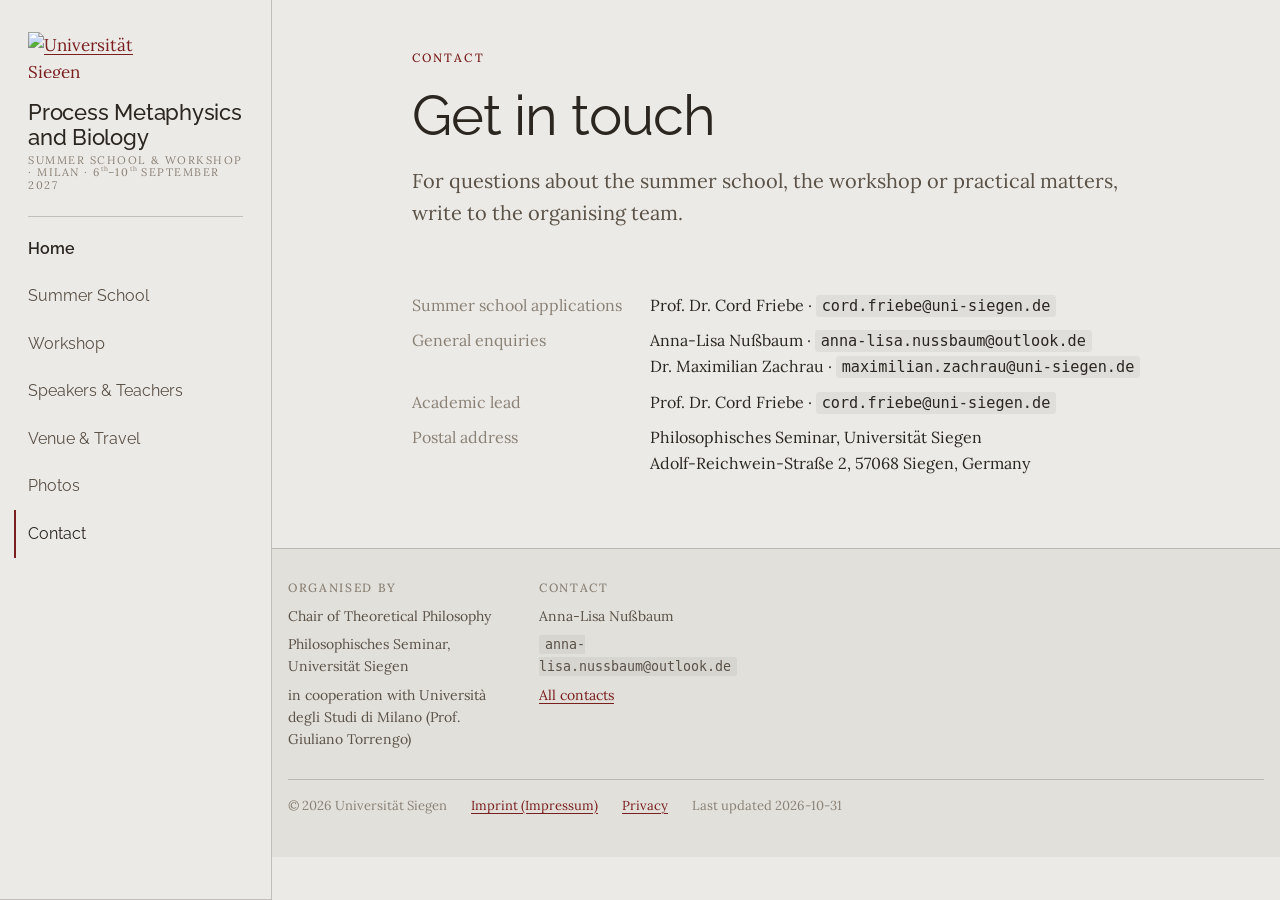
==== contact.html @ a517211a "Add files via upload" ====
<!doctype html>
<html lang="en">
<head>
<meta charset="utf-8">
<meta name="viewport" content="width=device-width, initial-scale=1, viewport-fit=cover">
<meta name="claude:viewport-fit-sides" content="cover">
<title>Contact · Process Metaphysics 2027</title>
<meta name="description" content="Contact the organisers of Process Metaphysics 2027.">
<link rel="preconnect" href="https://fonts.googleapis.com">
<link rel="preconnect" href="https://fonts.gstatic.com" crossorigin>
<link href="https://fonts.googleapis.com/css2?family=Raleway:wght@400;500;600&family=Lora:ital,wght@0,400;0,500;0,600;1,400&display=swap" rel="stylesheet">
<link rel="stylesheet" href="style.css">
</head>
<body>
<header class="site-header">
  <div class="wrap">
    <div class="header-top">
      <div class="brand-row">
        <a class="logo" href="https://www.uni-siegen.de/" aria-label="Universität Siegen"><img src="uni-siegen.png" alt="Universität Siegen" width="600" height="208"></a>
        <a class="brand" href="index.html" aria-label="Process Metaphysics and Biology, Milan 2027 – home">
          <span class="brand-name">Process Metaphysics and Biology</span>
          <span class="brand-sub">Summer School &amp; Workshop · Milan · 6<sup>th</sup>–10<sup>th</sup> September 2027</span>
        </a>
      </div>
      <button class="nav-toggle" type="button" aria-expanded="false" aria-controls="site-nav" id="nav-toggle">Menu</button>
    </div>
    <nav class="nav" id="site-nav" aria-label="Main">
      <ul>
        <li><a href="index.html" class="home">Home</a></li><li><a href="summer-school.html">Summer School</a></li><li><a href="workshop.html">Workshop</a></li><li><a href="speakers.html">Speakers & Teachers</a></li><li><a href="venue.html">Venue & Travel</a></li><li><a href="photos.html">Photos</a></li><li><a href="contact.html" aria-current="page">Contact</a></li>
      </ul>
    </nav>
  </div>
</header>
<main class="wrap">
<section class="hero">
  <span class="kicker">Contact</span>
  <h1>Get in touch</h1>
  <p class="lede">For questions about the summer school, the workshop or practical matters, write to the organising team.</p>
</section>

<section class="section">
  <dl class="facts-list">
    <dt>Summer school applications</dt><dd>Prof. Dr. Cord Friebe · <code class="addr">cord.friebe@uni-siegen.de</code></dd>
    <dt>General enquiries</dt><dd>Anna-Lisa Nußbaum · <code class="addr">anna-lisa.nussbaum@outlook.de</code><br>Dr. Maximilian Zachrau · <code class="addr">maximilian.zachrau@uni-siegen.de</code></dd>
    <dt>Academic lead</dt><dd>Prof. Dr. Cord Friebe · <code class="addr">cord.friebe@uni-siegen.de</code></dd>
    <dt>Postal address</dt><dd>Philosophisches Seminar, Universität Siegen<br>Adolf-Reichwein-Straße 2, 57068 Siegen, Germany</dd>
  </dl>
</section>
</main>
<footer class="site-footer">
  <div class="wrap">
    <div>
      <h3>Organised by</h3>
      <ul>
        <li>Chair of Theoretical Philosophy</li>
        <li>Philosophisches Seminar, Universität Siegen</li>
        <li>in cooperation with Università degli Studi di Milano (Prof. Giuliano Torrengo)</li>
      </ul>
    </div>
    <div>
      <h3>Contact</h3>
      <ul>
        <li>Anna-Lisa Nußbaum</li>
        <li><code class="addr">anna-lisa.nussbaum@outlook.de</code></li>
        <li><a href="contact.html">All contacts</a></li>
      </ul>
    </div>
    <div class="legal">
      <span>© 2026 Universität Siegen</span>
      <a href="imprint.html">Imprint (Impressum)</a>
      <a href="privacy.html">Privacy</a>
      <span>Last updated 2026-10-31</span>
    </div>
  </div>
</footer>
<script>
  (function () {
    var btn = document.getElementById('nav-toggle'), nav = document.getElementById('site-nav');
    if (!btn || !nav) return;
    btn.addEventListener('click', function () {
      var open = nav.classList.toggle('open');
      btn.setAttribute('aria-expanded', open ? 'true' : 'false');
      btn.textContent = open ? 'Close' : 'Menu';
    });
  })();
</script>
</body>
</html>
---- style.css ----
/* Layout: single centered column (72ch max for text, 1100px for grids), paper ground, sepia ink.
   Banner = city network → mycelium line drawing. */
:root {
  --bg: #ECEAE6;
  --bg-2: rgba(43, 38, 32, 0.06);
  --fg: #2B2620;
  --fg-2: #5A5147;
  --muted: #8A8176;
  --line: rgba(43, 38, 32, 0.22);
  --accent: #7A1F1F;
  --accent-2: #9A3A3A;
  --display: 'Raleway', 'Helvetica Neue', Arial, sans-serif;
  --body: 'Lora', Georgia, 'Times New Roman', serif;
  color-scheme: light;
}
@media (prefers-color-scheme: dark) {
  :root:not([data-theme="light"]) {
    --bg: #17191B; --bg-2: #202326; --fg: #ECE6DA; --fg-2: #C2B9AB; --muted: #8E867B;
    --line: rgba(236, 230, 218, 0.2); --accent: #D9A864; --accent-2: #B98A4C; color-scheme: dark;
  }
  :root:not([data-theme="light"]) body { background-image: none; }
}
:root[data-theme="dark"] {
  --bg: #17191B; --bg-2: #202326; --fg: #ECE6DA; --fg-2: #C2B9AB; --muted: #8E867B;
  --line: rgba(236, 230, 218, 0.2); --accent: #D9A864; --accent-2: #B98A4C; color-scheme: dark;
}
:root[data-theme="dark"] body { background-image: none; }

* { box-sizing: border-box; }
html { height: 100%; }
body {
  margin: 0; min-height: 100%;
  background: var(--bg) url(paper.jpg) center top / 1024px 1024px repeat; color: var(--fg);
  font-family: var(--body); font-size: 17px; line-height: 1.6;
  -webkit-font-smoothing: antialiased;
}
img { max-width: 100%; display: block; }
sup { font-size: 0.6em; line-height: 0; vertical-align: super; letter-spacing: 0; text-transform: none; }
a { color: var(--accent); text-decoration-thickness: 1px; text-underline-offset: 3px; }
a:hover { color: var(--accent-2); }
:focus-visible { outline: 2px solid var(--accent); outline-offset: 3px; }

.wrap {
  max-width: 1100px; margin: 0 auto;
  padding-left: max(16px, env(safe-area-inset-left, 0px));
  padding-right: max(16px, env(safe-area-inset-right, 0px));
}

/* ---------- Header / navigation: sidebar on desktop, top bar on phones ---------- */
.site-header {
  border-bottom: 1px solid var(--line);
  background: rgba(236, 234, 230, 0.88); backdrop-filter: blur(6px);
  position: sticky; top: env(safe-area-inset-top, 0px); z-index: 20;
}
.site-header .wrap { display: flex; flex-direction: column; }
.header-top { display: flex; align-items: center; justify-content: space-between; gap: 24px; padding-block: 18px 14px; }
.brand-row { display: flex; align-items: center; gap: 22px; min-width: 0; }
.logo { flex-shrink: 0; display: block; }
.logo img { height: 44px; width: auto; max-width: none; display: block; }
.brand { display: flex; flex-direction: column; gap: 3px; padding-left: 22px; border-left: 1px solid var(--line); text-decoration: none; color: var(--fg); line-height: 1.15; min-width: 0; }
.brand .brand-name { font-family: var(--display); font-weight: 500; font-size: 22px; letter-spacing: -0.01em; text-wrap: balance; }
.brand .brand-sub { font-size: 11px; letter-spacing: 0.14em; text-transform: uppercase; color: var(--muted); }
.nav-toggle {
  display: none; background: none; border: 1px solid var(--line); color: var(--fg);
  border-radius: 6px; padding: 8px 12px; font: inherit; font-size: 14px; cursor: pointer; min-height: 44px;
}
.nav { border-top: 1px solid var(--line); }
.nav ul { list-style: none; margin: 0; padding: 0; display: flex; gap: 8px; flex-wrap: wrap; }
.nav a {
  display: inline-block; padding: 12px 12px 11px; min-height: 44px; font-family: var(--display);
  color: var(--fg-2); text-decoration: none; font-size: 15px; border-bottom: 2px solid transparent;
}
.nav a:hover { color: var(--fg); }
.nav a[aria-current="page"] { color: var(--fg); border-bottom-color: var(--accent); }
.nav a.home { font-weight: 600; color: var(--fg); }
@media (max-width: 760px) {
  .logo img { height: 32px; }
  .brand { padding-left: 14px; }
  .brand-row { gap: 14px; }
  .brand .brand-name { font-size: 16px; }
  .brand .brand-sub { display: none; }
  .nav-toggle { display: inline-block; }
  .nav { display: none; }
  .nav.open { display: block; }
  .nav ul { flex-direction: column; gap: 0; padding-bottom: 8px; }
  .nav a { display: block; padding: 12px 4px; border-bottom: 1px solid var(--line); }
  .nav a[aria-current="page"] { border-bottom-color: var(--line); color: var(--accent); }
}

@media (min-width: 761px) {
  body { display: grid; grid-template-columns: 272px minmax(0, 1fr); align-items: start; }
  .site-header { grid-column: 1; grid-row: 1 / span 3; position: sticky; top: env(safe-area-inset-top, 0px); height: 100vh; overflow-y: auto; border-right: 1px solid var(--line); }
  main, .site-footer, .banner { grid-column: 2; }
  .site-header .wrap { max-width: none; padding-inline: 28px; }
  .header-top { padding-block: 32px 24px; }
  .brand-row { flex-direction: column; align-items: flex-start; gap: 22px; }
  .brand { padding-left: 0; border-left: 0; }
  .logo img { height: 46px; }
  .nav ul { flex-direction: column; gap: 0; padding-block: 8px; }
  .nav li:first-child a { padding-left: 0; }
  .nav a { display: block; padding: 11px 0; border-bottom: 0; border-left: 2px solid transparent; padding-left: 12px; margin-left: -14px; font-size: 16px; }
  .nav li:first-child a { padding-left: 12px; }
  .nav a[aria-current="page"] { border-left-color: var(--accent); }
  main { padding-inline: 8px; }
}
/* ---------- Banner ---------- */
.banner { border-bottom: 1px solid var(--line); background: #F3EEE3; }
.banner img { width: 100%; height: clamp(220px, 32vw, 420px); object-fit: cover; }
.banner.small img { height: clamp(140px, 18vw, 220px); }

/* ---------- Typography ---------- */
h1, h2, h3 { font-family: var(--display); font-weight: 400; line-height: 1.1; text-wrap: balance; margin: 0; }
h1 { font-size: clamp(34px, 5vw, 56px); letter-spacing: -0.015em; }
h2 { font-size: clamp(24px, 3vw, 32px); }
h3 { font-size: 20px; }
.kicker { font-family: var(--body); font-size: 12px; letter-spacing: 0.18em; text-transform: uppercase; color: var(--accent); font-weight: 500; }
.lede { font-size: 20px; color: var(--fg-2); max-width: 60ch; text-wrap: pretty; }
p { margin: 0; max-width: 68ch; text-wrap: pretty; }
.prose { display: flex; flex-direction: column; gap: 16px; }
.muted { color: var(--muted); }
.placeholder { color: var(--accent); font-style: italic; }

/* ---------- Sections ---------- */
main { padding-block: 48px 72px; display: flex; flex-direction: column; gap: 64px; }
.section { display: flex; flex-direction: column; gap: 20px; }
.section-head { display: flex; flex-direction: column; gap: 8px; }
.hero { display: flex; flex-direction: column; gap: 18px; }
.facts { display: flex; flex-wrap: wrap; gap: 8px 28px; font-size: 15px; color: var(--fg-2); }
.facts span strong { color: var(--fg); font-weight: 500; }

.tiles { display: grid; grid-template-columns: repeat(auto-fit, minmax(280px, 1fr)); gap: 20px; }
.tile {
  display: flex; flex-direction: column; gap: 10px; padding: 24px; border: 1px solid var(--line);
  text-decoration: none; color: var(--fg); background: transparent; min-width: 0;
}
.tile:hover { border-color: var(--accent); color: var(--fg); }
.tile .tile-title { font-family: var(--display); font-weight: 500; font-size: 22px; line-height: 1.2; }
.tile .tile-more { color: var(--accent); font-size: 15px; margin-top: auto; }

.btn {
  font-family: var(--display); display: inline-block; padding: 12px 20px; min-height: 44px; border: 1px solid var(--accent);
  color: var(--accent); text-decoration: none; font-weight: 500; font-size: 15px; border-radius: 3px;
}
.btn:hover { background: var(--accent); color: var(--bg); }
.btn.primary { background: var(--accent); color: var(--bg); }
.btn.primary:hover { background: var(--accent-2); border-color: var(--accent-2); }

/* People */
.people { display: grid; grid-template-columns: repeat(auto-fit, minmax(180px, 1fr)); gap: 24px; }
.person { display: flex; flex-direction: column; gap: 10px; min-width: 0; }
.person .photo {
  aspect-ratio: 1 / 1; max-width: 160px; width: 100%; border-radius: 50%; background: var(--bg-2); border: 1px solid var(--line);
  display: flex; align-items: center; justify-content: center; color: var(--muted); font-size: 13px; text-align: center; padding: 12px;
  overflow: hidden;
}
.person .photo img { width: 100%; height: 100%; object-fit: cover; }
.person .name { font-weight: 500; }
.person .role { font-size: 14px; color: var(--fg-2); }

/* Definition lists (key facts) */
.facts-list { display: grid; grid-template-columns: max-content 1fr; gap: 10px 28px; margin: 0; font-size: 16px; }
.facts-list dt { color: var(--muted); }
.facts-list dd { margin: 0; min-width: 0; }
@media (max-width: 520px) { .facts-list { grid-template-columns: 1fr; gap: 2px; } .facts-list dd { margin-bottom: 10px; } }

/* ---------- Schedule structure ---------- */
.schedule-wrap { overflow-x: auto; border: 1px solid var(--line); }
.schedule { border-collapse: collapse; width: 100%; min-width: 640px; font-size: 14.5px; font-variant-numeric: tabular-nums; }
.schedule th, .schedule td { border: 1px solid var(--line); padding: 10px 12px; text-align: left; vertical-align: top; }
.schedule thead th { background: var(--bg-2); font-weight: 500; font-family: var(--display); font-size: 15px; }
.schedule thead th small { display: block; font-family: var(--body); font-size: 12px; color: var(--muted); font-weight: 400; letter-spacing: 0.06em; }
.schedule tbody th { font-weight: 400; color: var(--muted); white-space: nowrap; width: 1%; }
.schedule td.slot { color: var(--fg-2); }
.schedule td.slot .what { display: block; font-weight: 500; color: var(--fg); }
.schedule td.slot .who { display: block; font-style: italic; color: var(--accent); }
.schedule td.break { background: var(--bg-2); color: var(--muted); font-style: italic; }
.schedule td.empty { background: repeating-linear-gradient(135deg, transparent 0 6px, var(--line) 6px 7px); }

/* ---------- Gallery ---------- */
.gallery-year { display: flex; flex-direction: column; gap: 16px; }
.gallery { display: grid; grid-template-columns: repeat(auto-fill, minmax(260px, 1fr)); gap: 16px; }
.gallery figure a { display: block; }
.gallery .frame img { transition: transform 0.3s; }
.gallery figure a:hover .frame img { transform: scale(1.03); }
.gallery figure { margin: 0; display: flex; flex-direction: column; gap: 6px; min-width: 0; }
.gallery .frame {
  aspect-ratio: 4 / 3; max-width: 100%; background: var(--bg-2); border: 1px solid var(--line); overflow: hidden;
  display: flex; align-items: center; justify-content: center; color: var(--muted); font-size: 13px; text-align: center; padding: 12px;
}
.gallery .frame img { width: 100%; height: 100%; object-fit: cover; }
.gallery figcaption { font-size: 13px; color: var(--fg-2); }

/* ---------- Footer ---------- */
.site-footer { border-top: 1px solid var(--line); background: var(--bg-2); font-size: 14px; color: var(--fg-2); }
.site-footer .wrap { padding-block: 32px 40px; display: grid; grid-template-columns: repeat(auto-fit, minmax(220px, 1fr)); gap: 28px; }
.site-footer h3 { font-family: var(--body); font-size: 12px; letter-spacing: 0.14em; text-transform: uppercase; color: var(--muted); font-weight: 500; margin-bottom: 10px; }
.site-footer ul { list-style: none; margin: 0; padding: 0; display: flex; flex-direction: column; gap: 6px; }
.site-footer .legal { grid-column: 1 / -1; border-top: 1px solid var(--line); padding-top: 16px; font-size: 13px; color: var(--muted); display: flex; flex-wrap: wrap; gap: 8px 24px; }

code.addr { font-family: ui-monospace, SFMono-Regular, Menlo, monospace; font-size: 0.95em; background: var(--bg-2); padding: 2px 6px; border-radius: 3px; }

@media (prefers-reduced-motion: no-preference) {
  .tile, .btn, .nav a { transition: border-color 0.15s, background 0.15s, color 0.15s; }
}

/* ---------- Hero with artwork ---------- */
.hero-grid { display: grid; grid-template-columns: minmax(0, 1.1fr) minmax(0, 1fr); gap: 32px; align-items: center; }
.hero-art { min-width: 0; display: flex; justify-content: center; }
.hero-art img { width: 100%; max-width: 560px; height: auto; mix-blend-mode: multiply; }
@media (max-width: 820px) { .hero-grid { grid-template-columns: 1fr; } .hero-art { order: -1; } .hero-art img { max-width: 420px; } }
.schedule-note { font-size: 14.5px; color: var(--fg-2); max-width: 68ch; }
.site-footer { background: rgba(43, 38, 32, 0.05); }
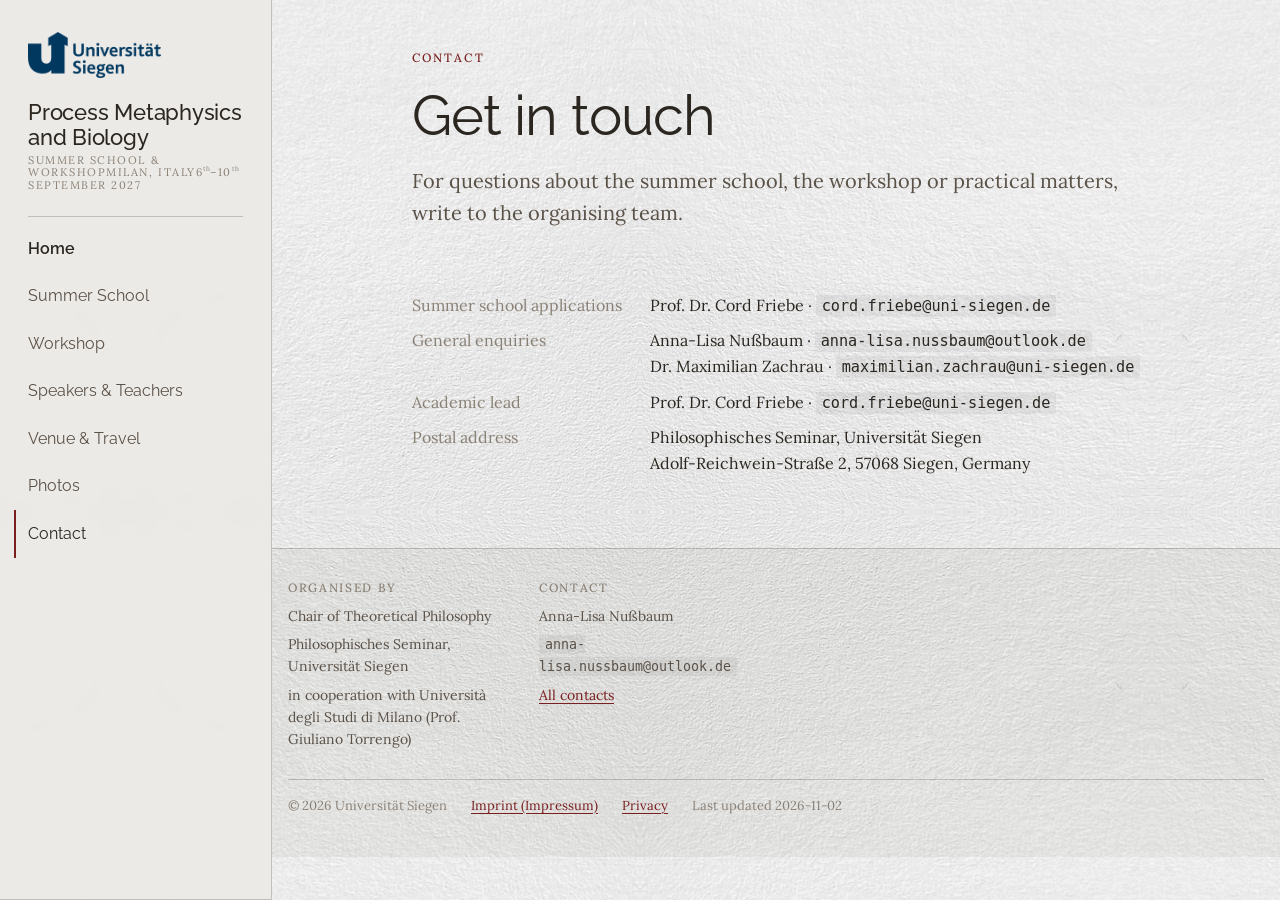
==== commit f03774c0: "Add files via upload" ====
--- a/contact.html
+++ b/contact.html
@@ -19,7 +19,7 @@
         <a class="logo" href="https://www.uni-siegen.de/" aria-label="Universität Siegen"><img src="uni-siegen.png" alt="Universität Siegen" width="600" height="208"></a>
         <a class="brand" href="index.html" aria-label="Process Metaphysics and Biology, Milan 2027 – home">
           <span class="brand-name">Process Metaphysics and Biology</span>
-          <span class="brand-sub">Summer School &amp; Workshop · Milan · 6<sup>th</sup>–10<sup>th</sup> September 2027</span>
+          <span class="brand-sub"><span>Summer School &amp; Workshop</span><span>Milan, Italy</span><span>6<sup>th</sup>–10<sup>th</sup> September 2027</span></span>
         </a>
       </div>
       <button class="nav-toggle" type="button" aria-expanded="false" aria-controls="site-nav" id="nav-toggle">Menu</button>
@@ -69,7 +69,7 @@
       <span>© 2026 Universität Siegen</span>
       <a href="imprint.html">Imprint (Impressum)</a>
       <a href="privacy.html">Privacy</a>
-      <span>Last updated 2026-10-31</span>
+      <span>Last updated 2026-11-02</span>
     </div>
   </div>
 </footer>
--- a/style.css
+++ b/style.css
@@ -210,3 +210,50 @@
 @media (max-width: 820px) { .hero-grid { grid-template-columns: 1fr; } .hero-art { order: -1; } .hero-art img { max-width: 420px; } }
 .schedule-note { font-size: 14.5px; color: var(--fg-2); max-width: 68ch; }
 .site-footer { background: rgba(43, 38, 32, 0.05); }
+
+/* ---------- Video hero + artwork beside About ---------- */
+.hero-video { min-width: 0; }
+.hero-video video { display: block; width: 100%; height: auto; aspect-ratio: 16 / 9; max-width: 100%; object-fit: cover; border: 1px solid var(--line); background: var(--bg-2); }
+.about-grid { display: grid; grid-template-columns: minmax(0, 1.2fr) minmax(0, 1fr); gap: 40px; align-items: center; }
+.about-text { display: flex; flex-direction: column; gap: 20px; min-width: 0; }
+.about-art { min-width: 0; display: flex; justify-content: center; }
+.about-art img { width: 100%; max-width: 480px; height: auto; mix-blend-mode: multiply; }
+@media (max-width: 820px) { .about-grid { grid-template-columns: 1fr; } .about-art img { max-width: 380px; } }
+@media (prefers-reduced-motion: reduce) { .hero-video video { display: none; } .hero-video { background: url(milan-poster.jpg) center/cover; aspect-ratio: 16 / 9; border: 1px solid var(--line); } }
+
+/* ---------- Full-width video hero with text overlay ---------- */
+.hero-full {
+  position: relative; overflow: hidden; color: #F3EEE3;
+  margin-top: -48px; margin-left: calc(-1 * max(16px, env(safe-area-inset-left, 0px))); margin-right: calc(-1 * max(16px, env(safe-area-inset-right, 0px)));
+  min-height: min(78vh, 760px); display: flex; align-items: flex-end;
+  background: #2B2620;
+}
+.hero-full video { position: absolute; inset: 0; width: 100%; height: 100%; object-fit: cover; object-position: center 40%; }
+.hero-full::after {
+  content: ""; position: absolute; inset: 0;
+  background:
+    linear-gradient(to top, rgba(20, 16, 14, 0.88) 0%, rgba(20, 16, 14, 0.55) 45%, rgba(20, 16, 14, 0.15) 75%, rgba(20, 16, 14, 0) 100%),
+    linear-gradient(to right, rgba(20, 16, 14, 0.45), rgba(20, 16, 14, 0) 70%);
+}
+.hero-full-inner {
+  position: relative; z-index: 1; display: flex; flex-direction: column; gap: 18px; width: 100%; max-width: 1100px; margin: 0 auto;
+  padding-block: 96px 48px; padding-left: max(24px, env(safe-area-inset-left, 0px)); padding-right: max(24px, env(safe-area-inset-right, 0px));
+}
+@media (min-width: 761px) {
+  .hero-full-inner { padding-left: 48px; padding-right: 48px; }
+  /* stretch across the whole content column (viewport minus the 272px sidebar) */
+  .hero-full { width: calc(100vw - 272px); margin-left: calc(50% - (100vw - 272px) / 2); margin-right: 0; margin-top: -48px; }
+  body { overflow-x: hidden; }
+}
+.hero-full .kicker { color: #E9C9A2; }
+.hero-full h1 { color: #FFFFFF; max-width: 14ch; text-shadow: 0 1px 2px rgba(0,0,0,0.25); }
+.hero-full .lede { color: rgba(243, 238, 227, 0.92); max-width: 56ch; }
+.hero-full .facts { color: rgba(243, 238, 227, 0.85); }
+.hero-full .facts span strong { color: #FFFFFF; }
+.btn.light { border-color: rgba(255,255,255,0.75); color: #FFFFFF; }
+.btn.light:hover { background: #FFFFFF; color: #2B2620; }
+@media (max-width: 760px) { .hero-full { margin-top: -48px; min-height: 70vh; } .hero-full h1 { font-size: 34px; } .hero-full .lede { font-size: 17px; } }
+
+/* artwork watermark in the top-left corner of the video */
+.hero-overlay-art { position: absolute; z-index: 1; top: 0; right: 0; width: min(40%, 480px); height: auto; max-width: none; opacity: 0.75; pointer-events: none; transform: translate(4%, -4%); -webkit-mask-image: linear-gradient(to bottom, #000 60%, transparent 100%); mask-image: linear-gradient(to bottom, #000 60%, transparent 100%); }
+@media (max-width: 760px) { .hero-overlay-art { width: 60%; opacity: 0.55; } }
